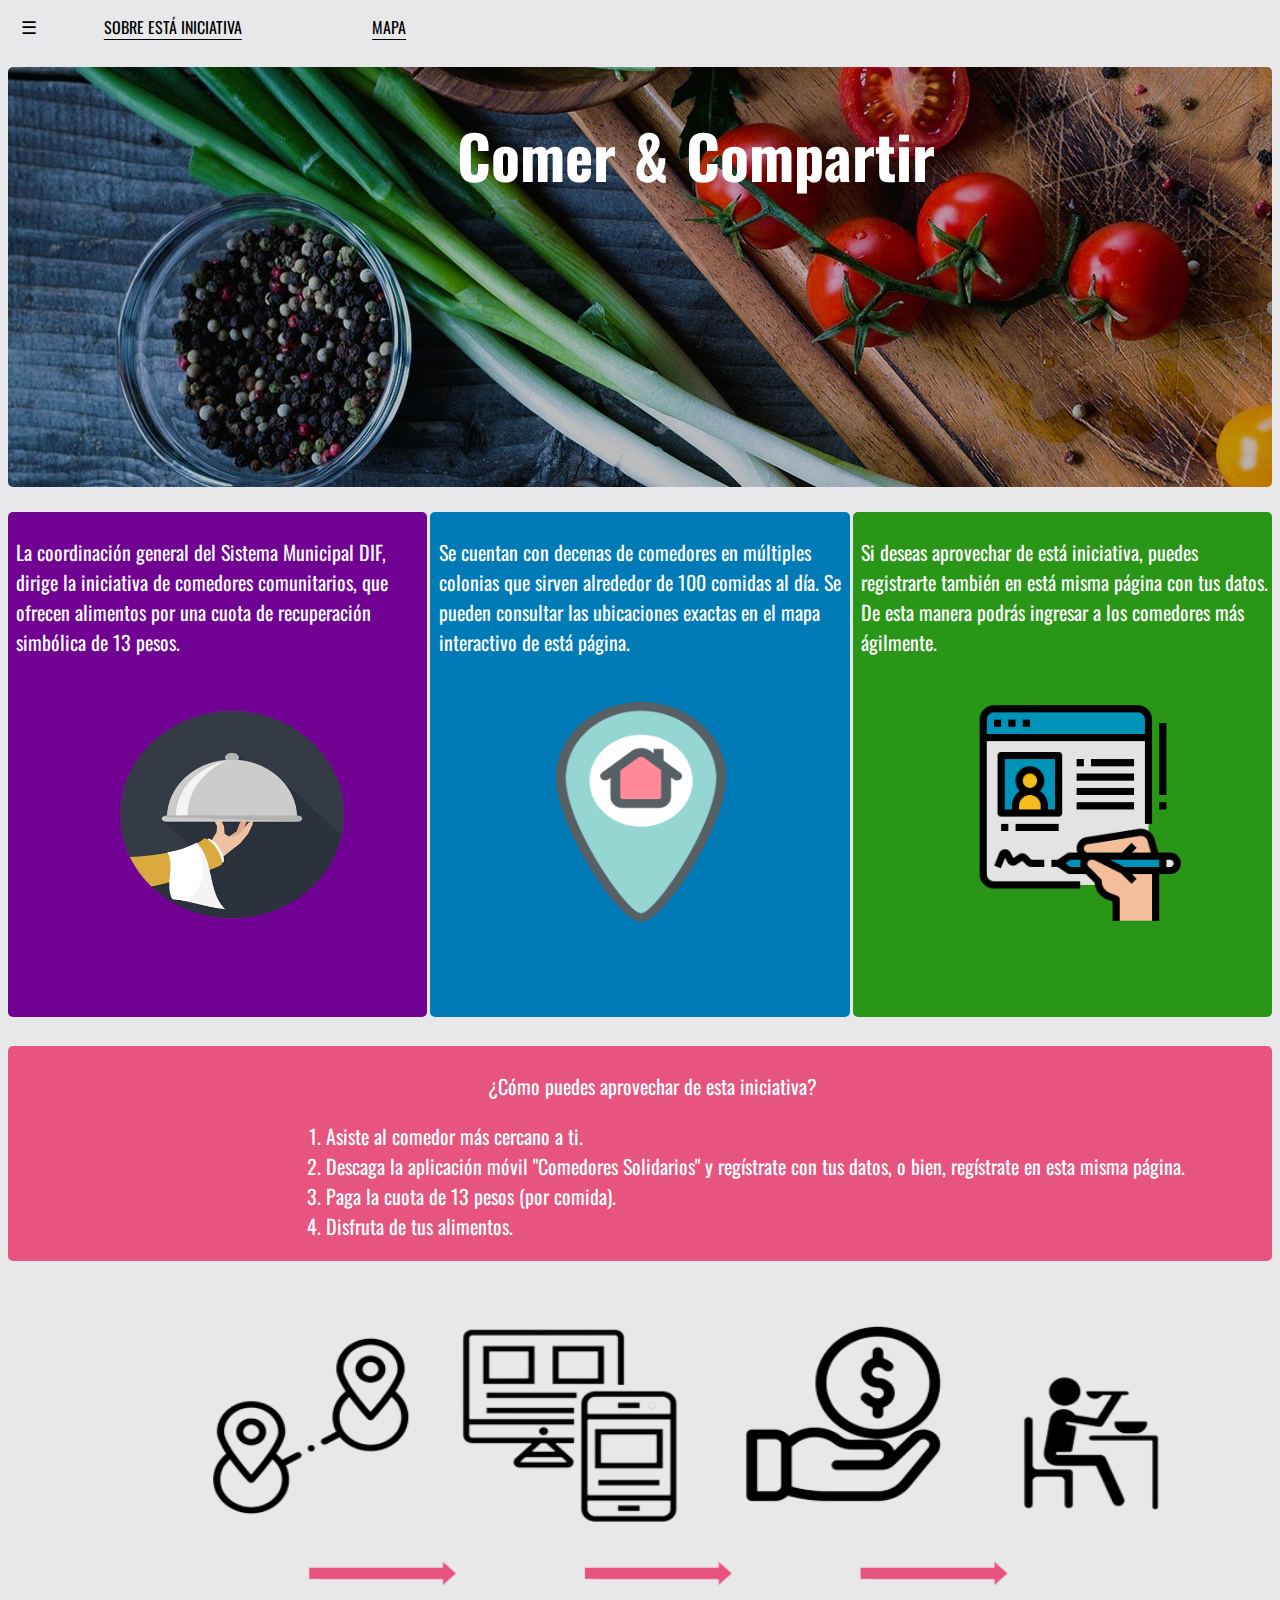
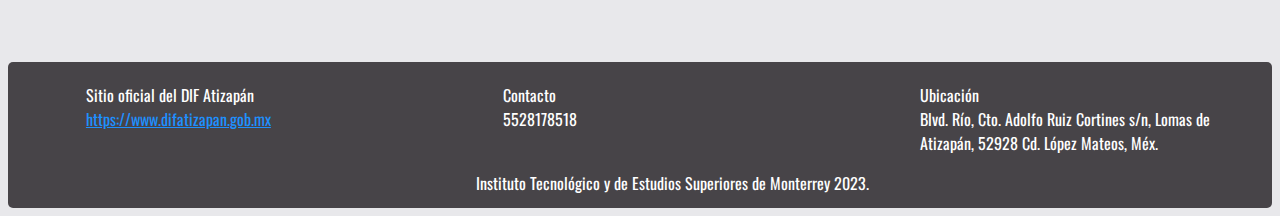
==== PaginaComedorDIF/index.html @ 0d6c9695 "Diseño modificado de página web" ====
<!DOCTYPE html>
<html lang="en">
  <head>
    <meta charset="UTF-8" />
    <meta name="viewport" content="width=device-width, initial-scale=1.0" />
    <link
      href="https://fonts.googleapis.com/css?family=Inter:400,800,900&display=swap"
      rel="stylesheet"
    />
    <link rel="preconnect" href="https://fonts.googleapis.com" />
    <link rel="preconnect" href="https://fonts.gstatic.com" crossorigin />
    <link
      href="https://fonts.googleapis.com/css2?family=Oswald:wght@300&family=Source+Sans+3:wght@200&display=swap"
      rel="stylesheet"
    />
    <link href="style.css" rel="stylesheet" />
    <title>DIF Página</title>
  </head>

  <div class="container-1">
    <nav>
      <div class="nav-bar">
        <span
          class="index-element-leading-item"
          style="font-size: 18px; cursor: pointer"
          onclick="openNav()"
          >&#9776;</span
        >
        <a class="index-element-item" href="index.html"
          >SOBRE ESTÁ INICIATIVA</a
        >
        <a class="index-element-item" href="mapa.html">MAPA</a>
      </div>
    </nav>
    <main>
      <div class="main-header">
        <div class="main-header-style">Comer & Compartir</div>
      </div>
    </main>
    <div id="content1">
      <p class="text1">
        La coordinación general del Sistema Municipal DIF, dirige la iniciativa
        de comedores comunitarios, que ofrecen alimentos por una cuota de
        recuperación simbólica de 13 pesos.
      </p>
      <img
        class="text-image-1"
        src="food-service-icon.png"
        width="280"
        height="280"
      />
    </div>
    <div id="content2">
      <p class="text2">
        Se cuentan con decenas de comedores en múltiples colonias que sirven
        alrededor de 100 comidas al día. Se pueden consultar las ubicaciones
        exactas en el mapa interactivo de está página.
      </p>
      <img class="text-image-2" src="house_map.png" width="170" height="220" />
    </div>
    <div id="content3">
      <p class="text3">
        Si deseas aprovechar de está iniciativa, puedes registrarte también en
        está misma página con tus datos. De esta manera podrás ingresar a los
        comedores más ágilmente.
      </p>
      <img class="text-image-3" src="registro.png" width="230" height="230" />
    </div>
    <div id="content4">
      <p class="list-title">¿Cómo puedes aprovechar de esta iniciativa?</p>
      <ol class="list">
        <li>Asiste al comedor más cercano a ti.</li>
        <li>
          Descaga la aplicación móvil "Comedores Solidarios" y regístrate con
          tus datos, o bien, regístrate en esta misma página.
        </li>
        <li>Paga la cuota de 13 pesos (por comida).</li>
        <li>Disfruta de tus alimentos.</li>
      </ol>
    </div>
    <div id="content5">
      <img
        class="illustrative example"
        src="illustrative-gd.png"
        width="1000"
        height="333"
      />
    </div>
    <div id="footer">
      <div class="column">
        <ul style="list-style: none">
          <li>Sitio oficial del DIF Atizapán</li>
          <li>
            <a href="https://www.difatizapan.gob.mx"
              >https://www.difatizapan.gob.mx</a
            >
          </li>
        </ul>
      </div>

      <div class="column">
        <ul style="list-style: none">
          <li>Contacto</li>
          <li>5528178518</li>
        </ul>
      </div>

      <div class="column">
        <ul style="list-style: none">
          <li>Ubicación</li>
          <li>
            Blvd. Río, Cto. Adolfo Ruiz Cortines s/n, Lomas de Atizapán, 52928
            Cd. López Mateos, Méx.
          </li>
        </ul>
      </div>
      <div style="margin-left: 37%">
        Instituto Tecnológico y de Estudios Superiores de Monterrey 2023.
      </div>
    </div>
    <div id="mySidenav" class="sidenav">
      <a href="javascript:void(0)" class="closebtn" onclick="closeNav()"
        >&times;</a
      >
      <div>
        <img src="empty-user.webp" width="100px" height="100px" />
      </div>
      <a href="login.html">Iniciar sesión</a>
    </div>
  </div>
  <script src="index.js"></script>
</html>
---- PaginaComedorDIF/style.css ----
:root {
  --main-radius: 5px;
  --main-padding: 5px;
}

body {
  font-family: "Oswald", sans-serif;
  background-color: #e8e8eb;
}

.container-1 {
  display: grid;
  height: 200vh;
  grid-template-columns: 1fr 1fr 1fr;
  grid-template-rows: 0.1fr 1.5fr 1.8fr 0.6fr 0.8fr 0.5fr;
  grid-template-areas:
    "nav nav nav"
    "main main main"
    "content1 content2 content3"
    "content4 content4 content4"
    "content5 content5 content5"
    "footer footer footer";
  grid-gap: 0.2rem;
}

.container-2 {
  display: grid;
  height: 100vh;
  grid-template-columns: 1fr 1fr 1fr;
  grid-template-rows: 0.5fr 2.5fr 0.5fr;
  grid-template-areas:
    "nav nav nav"
    "content10 content10 content10"
    "footer footer footer";
  grid-gap: 0.2rem;
}

.container-3 {
  display: grid;
  height: 200vh;
  grid-template-columns: 1fr 1fr 1fr;
  grid-template-rows: 0.1fr 0.8fr 2fr 0.5fr;
  grid-template-areas:
    "nav nav nav"
    "content6 content6 content6"
    "content7 content7 content8"
    "footer footer footer";
  grid-gap: 0.2rem;
}

.container-4 {
  display: grid;
  height: 100vh;
  grid-template-columns: 1fr 1fr 1fr;
  grid-template-rows: 0.1fr 3fr;
  grid-template-areas:
    "nav nav nav"
    "content9 content9 content9";
  grid-gap: 0.2rem;
}

nav {
  background-color: #e8e8eb;
  grid-area: nav;
  border-radius: var(--main-radius);
  padding-top: var(--main-padding);
  padding-bottom: 0.5%;
}

.index-element-leading-item {
  margin-left: 1%;
  margin-right: 5%;
  text-underline-offset: 5px;
}

.index-element-leading-item:hover {
  transition: 0.3s;
  color: #710193;
}

.index-element-item-account {
  width: 25%;
  color: black;
  font-size: 15px;
}

.index-element-item {
  width: 25%;
  color: black;
  font-size: 16px;
  margin-right: 10%;
  text-underline-offset: 5px;
}

.index-element-item:hover {
  transition: 0.3s;
  color: #710193;
}

main {
  background-image: url(widefood-background.jpg);
  grid-area: main;
  border-radius: var(--main-radius);
  padding-top: var(--main-padding);
  margin-top: 1.5%;
}

.main-header {
  width: 100%;
  display: flex;
  align-items: center;
  gap: 0.5%;
  margin-top: 3%;
}

.main-header-style {
  font-family: "Oswald", sans-serif;
  color: white;
  filter: brightness(100%);
  padding-right: 3%;
  padding-left: 3%;
  font-size: 60px;
  word-spacing: 3px;
  font-weight: bold;
  margin-left: 32.5%;
}

.column {
  float: left;
  width: 30%;
  margin-left: 3%;
}

#content1 {
  background-color: #710193;
  color: white;
  grid-area: content1;
  border-radius: var(--main-radius);
  padding-top: var(--main-padding);
  font-size: 20px;
  margin-top: 5%;
}

.text1 {
  margin-left: 2%;
}

#content2 {
  background-color: #007bb8;
  color: white;
  grid-area: content2;
  border-radius: var(--main-radius);
  padding-top: var(--main-padding);
  font-size: 20px;
  margin-top: 5%;
}

.text2 {
  margin-left: 2%;
}

#content3 {
  background-color: #299617;
  color: white;
  grid-area: content3;
  border-radius: var(--main-radius);
  padding-top: var(--main-padding);
  font-size: 20px;
  margin-top: 5%;
}

.text3 {
  margin-left: 2%;
}

#content4 {
  background: #e75480;
  color: white;
  grid-area: content4;
  border-radius: var(--main-radius);
  padding-top: var(--main-padding);
  font-size: 20px;
  margin-top: 2%;
}

.list-title {
  margin-left: 38%;
}

.list {
  margin-left: 22%;
}

#content5 {
  grid-area: content5;
  border-radius: var(--main-radius);
  padding-top: var(--main-padding);
  font-size: 20px;
  margin-top: 2%;
  margin-bottom: 2%;
  margin-left: 14%;
}

#content6 {
  background-color: #710193;
  color: white;
  grid-area: content6;
  border-radius: var(--main-radius);
  padding-top: var(--main-padding);
  margin-top: 2%;
}

#content7 {
  grid-area: content7;
  border-radius: var(--main-radius);
  padding-top: var(--main-padding);
  font-size: 20px;
  margin-bottom: 2%;
  margin-top: 2.5%;
}

#content8 {
  grid-area: content8;
  border-radius: var(--main-radius);
  padding-top: var(--main-padding);
  font-size: 20px;
  margin-bottom: 2%;
  margin-left: 1%;
  margin-top: 5.5%;
}

#content9 {
  background-image: url(DIF-login.jpg);
  background-repeat: no-repeat;
  grid-area: content9;
  border-radius: var(--main-radius);
  padding-top: var(--main-padding);
  margin-bottom: 2%;
  margin-top: 1%;
}

#content10 {
  grid-area: content10;
  border-radius: var(--main-radius);
  padding-top: var(--main-padding);
  font-size: 20px;
}

.login-access {
  border-radius: 3%;
  color: white;
  margin-left: 20%;
  margin-top: 15%;
}

.login-title {
  font-size: 40px;
  margin-left: 30.5%;
}

.login-button {
  margin-left: 32%;
}

.registrate {
  margin-left: 28%;
}

.map-title {
  color: white;
  background-color: #007bb8;
}

.text-image-1 {
  margin-left: 20%;
  margin-top: 2%;
}

.text-image-2 {
  margin-left: 30%;
  margin-top: 6%;
}

.text-image-3 {
  margin-left: 25%;
  margin-top: 5%;
}

tr:nth-child(odd) {
  background-color: #ddd;
  color: black;
}

tr:hover {
  background-color: #007bb8;
  color: white;
}

.map-header {
  margin-left: 10%;
}

#footer {
  background: #474448;
  grid-area: footer;
  border-radius: var(--main-radius);
  padding-top: var(--main-padding);
  color: white;
  font-size: 16px;
}

.footer-element {
  margin-left: 10%;
}

a:hover {
  transition: 0.3s;
}

input[type="text"],
input[type="password"] {
  width: 100%;
  padding: 12px 20px;
  margin: 8px 0;
  display: inline-block;
  box-sizing: border-box;
  border: none;
  background: #f1f1f1;
}

input[type="text"]:focus,
input[type="password"]:focus {
  background-color: #ddd;
  outline: none;
}

hr {
  border: 1px solid #f1f1f1;
  margin-bottom: 25px;
}

.registerbtn {
  background-color: #ff99ff;
  color: white;
  padding: 16px 20px;
  margin: 8px 0;
  border: none;
  cursor: pointer;
  width: 100%;
  opacity: 0.9;
}

.registerbtn:hover {
  opacity: 0.7;
  color: white;
}

a {
  color: dodgerblue;
}

.signin {
  background-color: #f1f1f1;
  text-align: center;
}

.modal {
  display: none;
  position: fixed;
  z-index: 1;
  left: 0;
  top: 0;
  width: 100%;
  height: 100%;
  overflow: auto;
  background-color: rgb(0, 0, 0);
  background-color: rgba(0, 0, 0, 0.4);
  padding-top: 60px;
}

.modal-content {
  background-color: #fefefe;
  margin: 5% auto 15% auto;
  border: 1px solid #888;
  width: 80%;
}

.close {
  position: absolute;
  right: 25px;
  top: 0;
  color: #000;
  font-size: 35px;
  font-weight: bold;
}

.close:hover,
.close:focus {
  color: red;
  cursor: pointer;
}

.animate {
  -webkit-animation: animatezoom 0.6s;
  animation: animatezoom 0.6s;
}

button {
  background-color: #ff99ff;
  color: white;
  padding: 14px 20px;
  margin: 8px 0;
  border: none;
  cursor: pointer;
  width: 100%;
}

button:hover {
  opacity: 0.7;
  color: white;
}

.cancelbtn {
  width: auto;
  padding: 10px 18px;
  margin-left: 1%;
  background-color: #f44336;
}

.imgcontainer {
  text-align: center;
  margin: 24px 0 12px 0;
  position: relative;
}

img.avatar {
  width: 20%;
  border-radius: 50%;
}

.container-admin {
  padding: 16px;
}

.container-cancelar {
  background-color: white;
}

span.psw {
  float: right;
  padding-top: 16px;
}

@-webkit-keyframes animatezoom {
  from {
    -webkit-transform: scale(0);
  }
  to {
    -webkit-transform: scale(1);
  }
}

@keyframes animatezoom {
  from {
    transform: scale(0);
  }
  to {
    transform: scale(1);
  }
}

.sidenav {
  height: 100%;
  width: 0;
  position: fixed;
  z-index: 1;
  top: 0;
  left: 0;
  background-color: #111;
  overflow-x: hidden;
  transition: 0.5s;
  padding-top: 50px;
}

.sidenav div {
  padding: 8px 8px 8px 64px;
  text-decoration: none;
  font-size: 25px;
  color: #818181;
  display: block;
  transition: 0.1s;
}

.sidenav a {
  padding: 8px 8px 8px 32px;
  text-decoration: none;
  font-size: 25px;
  color: #818181;
  display: block;
  transition: 0.3s;
}

.sidenav a:hover {
  color: white;
}

.sidenav .closebtn {
  position: absolute;
  top: 0;
  right: 25px;
  font-size: 36px;
  margin-left: 50px;
}

@media screen and (max-height: 450px) {
  .sidenav {
    padding-top: 15px;
  }
  .sidenav a {
    font-size: 18px;
  }
}

@media screen and (max-width: 300px) {
  span.psw {
    display: block;
    float: none;
  }
  .cancelbtn {
    width: 100%;
  }
}

@media only screen and (max-width: 550px) {
  .container-1 {
    grid-template-columns: 1fr;
    grid-template-rows: 0.1fr 0.8fr 2fr 2fr 2fr 2fr 2fr 2fr 0.8fr;
    grid-template-areas:
      "nav"
      "main"
      "content1"
      "content2"
      "content3"
      "content4"
      "content5"
      "content6"
      "footer";
  }
  .container-2 {
    grid-template-columns: 1fr;
    grid-template-rows: 0.1fr 0.8fr 2fr 0.8fr;
    grid-template-areas:
      "nav"
      "main"
      "content1"
      "footer";
  }
  .container-3 {
    grid-template-columns: 1fr;
    grid-template-rows: 0.1fr 0.8fr 2fr 2fr 0.8fr;
    grid-template-areas:
      "nav"
      "content6"
      "content7"
      "content8"
      "footer";
  }
  .container-4 {
    grid-template-columns: 1fr;
    grid-template-rows: 0.1fr 0.8fr 2fr 0.8fr;
    grid-template-areas:
      "nav"
      "main"
      "content9"
      "footer";
  }
}
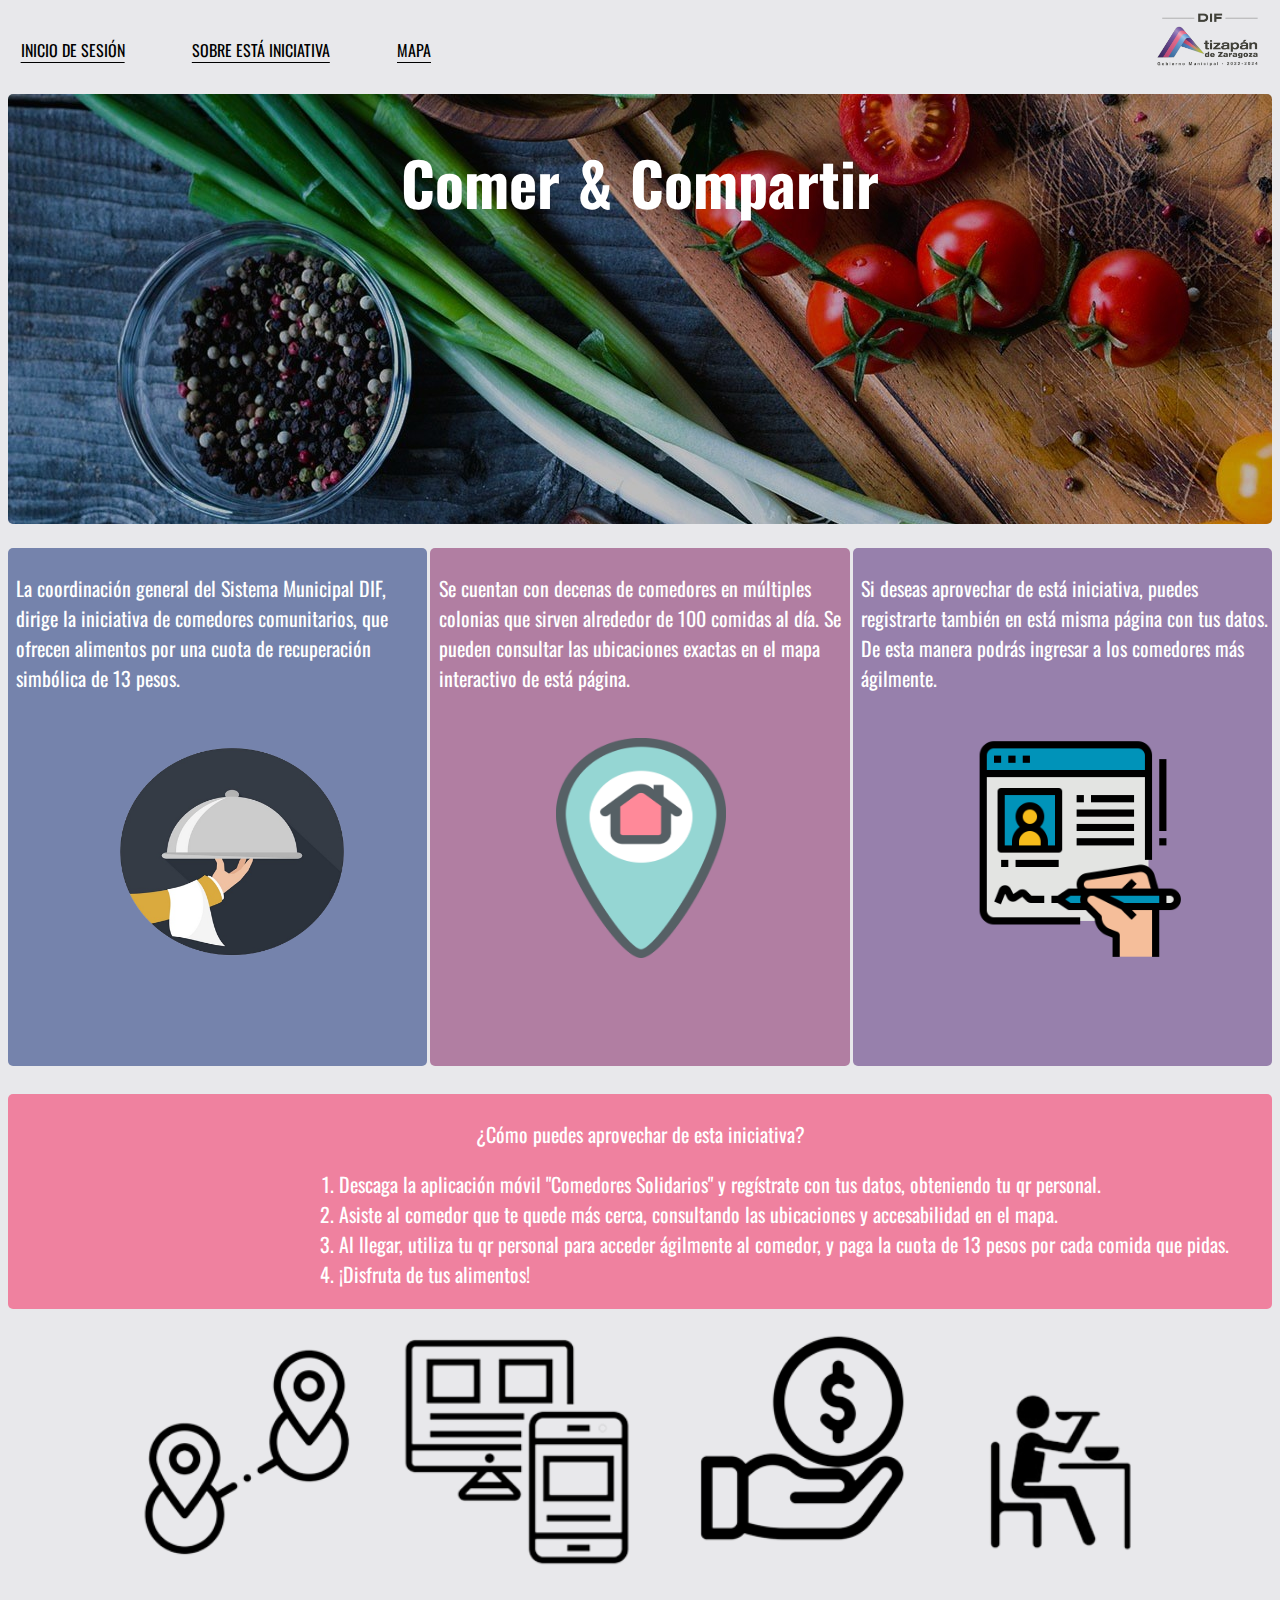
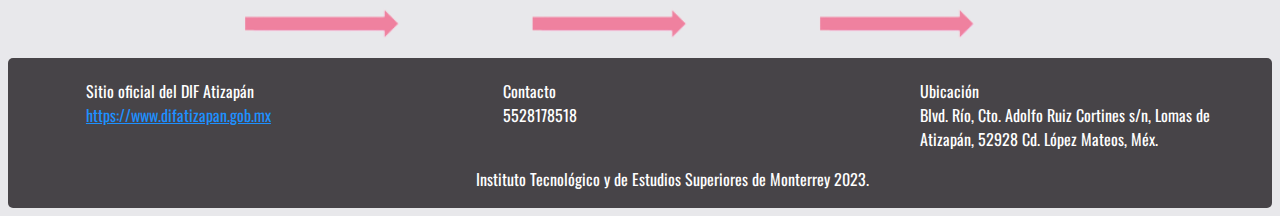
==== commit 99471677: "Add files via upload" ====
--- a/PaginaComedorDIF/index.html
+++ b/PaginaComedorDIF/index.html
@@ -19,18 +19,12 @@
 
   <div class="container-1">
     <nav>
-      <div class="nav-bar">
-        <span
-          class="index-element-leading-item"
-          style="font-size: 18px; cursor: pointer"
-          onclick="openNav()"
-          >&#9776;</span
-        >
-        <a class="index-element-item" href="index.html"
-          >SOBRE ESTÁ INICIATIVA</a
-        >
-        <a class="index-element-item" href="mapa.html">MAPA</a>
-      </div>
+      <a id="miCuentaLink" class="index-element-leading-item" href="login.html"
+        >INICIO DE SESIÓN</a
+      >
+      <a class="index-element-item" href="index.html">SOBRE ESTÁ INICIATIVA</a>
+      <a class="index-element-item" href="mapa.html">MAPA</a>
+      <img src="mejor-logo.png" class="logo-1" />
     </nav>
     <main>
       <div class="main-header">
@@ -69,13 +63,19 @@
     <div id="content4">
       <p class="list-title">¿Cómo puedes aprovechar de esta iniciativa?</p>
       <ol class="list">
-        <li>Asiste al comedor más cercano a ti.</li>
         <li>
           Descaga la aplicación móvil "Comedores Solidarios" y regístrate con
-          tus datos, o bien, regístrate en esta misma página.
+          tus datos, obteniendo tu qr personal.
         </li>
-        <li>Paga la cuota de 13 pesos (por comida).</li>
-        <li>Disfruta de tus alimentos.</li>
+        <li>
+          Asiste al comedor que te quede más cerca, consultando las ubicaciones
+          y accesabilidad en el mapa.
+        </li>
+        <li>
+          Al llegar, utiliza tu qr personal para acceder ágilmente al comedor, y
+          paga la cuota de 13 pesos por cada comida que pidas.
+        </li>
+        <li>¡Disfruta de tus alimentos!</li>
       </ol>
     </div>
     <div id="content5">
--- a/PaginaComedorDIF/style.css
+++ b/PaginaComedorDIF/style.css
@@ -59,6 +59,17 @@
   grid-gap: 0.2rem;
 }
 
+.container-5 {
+  display: grid;
+  height: 100vh;
+  grid-template-columns: 1fr 1fr 1fr;
+  grid-template-rows: 0.1fr 0.8fr 3fr;
+  grid-template-areas:
+    "nav nav nav"
+    "content11 content12 content12"
+    "content13 content13 content13";
+}
+
 nav {
   background-color: #e8e8eb;
   grid-area: nav;
@@ -70,7 +81,11 @@
 .index-element-leading-item {
   margin-left: 1%;
   margin-right: 5%;
+  margin-top: 5%;
   text-underline-offset: 5px;
+  color: black;
+  position: relative;
+  top: 47.5%;
 }
 
 .index-element-leading-item:hover {
@@ -88,8 +103,10 @@
   width: 25%;
   color: black;
   font-size: 16px;
-  margin-right: 10%;
+  margin-right: 5%;
   text-underline-offset: 5px;
+  position: relative;
+  top: 47.5%;
 }
 
 .index-element-item:hover {
@@ -97,6 +114,14 @@
   color: #710193;
 }
 
+.logo-1 {
+  display: block;
+  float: right;
+  width: 103px;
+  height: 53px;
+  margin-right: 1%;
+}
+
 main {
   background-image: url(widefood-background.jpg);
   grid-area: main;
@@ -107,8 +132,6 @@
 
 .main-header {
   width: 100%;
-  display: flex;
-  align-items: center;
   gap: 0.5%;
   margin-top: 3%;
 }
@@ -116,13 +139,11 @@
 .main-header-style {
   font-family: "Oswald", sans-serif;
   color: white;
-  filter: brightness(100%);
-  padding-right: 3%;
-  padding-left: 3%;
   font-size: 60px;
   word-spacing: 3px;
   font-weight: bold;
-  margin-left: 32.5%;
+  display: flex;
+  justify-content: center;
 }
 
 .column {
@@ -132,7 +153,7 @@
 }
 
 #content1 {
-  background-color: #710193;
+  background-color: #7583ac;
   color: white;
   grid-area: content1;
   border-radius: var(--main-radius);
@@ -146,7 +167,7 @@
 }
 
 #content2 {
-  background-color: #007bb8;
+  background-color: #b17ea2;
   color: white;
   grid-area: content2;
   border-radius: var(--main-radius);
@@ -160,7 +181,7 @@
 }
 
 #content3 {
-  background-color: #299617;
+  background-color: #9780ac;
   color: white;
   grid-area: content3;
   border-radius: var(--main-radius);
@@ -174,7 +195,7 @@
 }
 
 #content4 {
-  background: #e75480;
+  background: #ef819f;
   color: white;
   grid-area: content4;
   border-radius: var(--main-radius);
@@ -184,25 +205,23 @@
 }
 
 .list-title {
-  margin-left: 38%;
+  display: flex;
+  justify-content: center;
 }
 
 .list {
-  margin-left: 22%;
+  margin-left: 23%;
 }
 
 #content5 {
   grid-area: content5;
   border-radius: var(--main-radius);
   padding-top: var(--main-padding);
-  font-size: 20px;
-  margin-top: 2%;
-  margin-bottom: 2%;
-  margin-left: 14%;
+  margin: auto;
 }
 
 #content6 {
-  background-color: #710193;
+  background-color: #b9c24f;
   color: white;
   grid-area: content6;
   border-radius: var(--main-radius);
@@ -246,24 +265,54 @@
   font-size: 20px;
 }
 
+#content11 {
+  grid-area: content11;
+  border-radius: var(--main-radius);
+  padding-top: var(--main-padding);
+  font-size: 20px;
+}
+
+#content12 {
+  grid-area: content12;
+  border-radius: var(--main-radius);
+  padding-top: var(--main-padding);
+  font-size: 20px;
+}
+
+#content13 {
+  grid-area: content13;
+  border-radius: var(--main-radius);
+  padding-top: var(--main-padding);
+  font-size: 20px;
+}
+
 .login-access {
   border-radius: 3%;
   color: white;
-  margin-left: 20%;
   margin-top: 15%;
 }
 
 .login-title {
   font-size: 40px;
-  margin-left: 30.5%;
+  display: flex;
+  justify-content: center;
 }
 
 .login-button {
-  margin-left: 32%;
+  display: block;
+  margin: auto;
+  width: auto;
 }
 
 .registrate {
-  margin-left: 28%;
+  margin-top: 1%;
+  display: flex;
+  justify-content: center;
+}
+
+.aviso-priv {
+  display: flex;
+  justify-content: center;
 }
 
 .map-title {
@@ -294,6 +343,37 @@
 tr:hover {
   background-color: #007bb8;
   color: white;
+}
+
+.image-table {
+  margin-left: auto;
+  margin-right: auto;
+}
+
+.image-option:nth-child(odd) {
+  background-color: white;
+}
+
+image-option:hover {
+  background-color: white;
+}
+
+.data-table {
+  margin-left: auto;
+  margin-right: auto;
+}
+
+.data-table:nth-child(odd) {
+  background-color: #e8e8eb;
+}
+
+.data-table:nth-child(even) {
+  background-color: #e8e8eb;
+}
+
+.data-table:hover {
+  background-color: white;
+  color: black;
 }
 
 .map-header {
@@ -405,9 +485,9 @@
   animation: animatezoom 0.6s;
 }
 
-button {
-  background-color: #ff99ff;
-  color: white;
+.user-type-button {
+  background-color: #e8e8eb;
+  color: black;
   padding: 14px 20px;
   margin: 8px 0;
   border: none;
@@ -415,6 +495,31 @@
   width: 100%;
 }
 
+.user-type-button.highlighted {
+  background-color: #ff99ff;
+  color: white;
+}
+
+.user-type-button:hover {
+  opacity: 1;
+  background-color: #ff99ff;
+  color: white;
+}
+
+.error-message {
+  color: red;
+}
+
+button {
+  background-color: #ff99ff;
+  color: white;
+  padding: 14px 20px;
+  margin: 8px 0;
+  border: none;
+  cursor: pointer;
+  width: 100%;
+}
+
 button:hover {
   opacity: 0.7;
   color: white;
@@ -434,7 +539,7 @@
 }
 
 img.avatar {
-  width: 20%;
+  width: 35%;
   border-radius: 50%;
 }
 
@@ -510,6 +615,19 @@
   right: 25px;
   font-size: 36px;
   margin-left: 50px;
+}
+
+.general-account-info {
+  margin-top: 5%;
+  width: 100%;
+}
+
+.cuenta-imagen {
+  margin-top: 5%;
+  display: flex;
+  justify-content: center;
+  height: 250px;
+  width: 400px;
 }
 
 @media screen and (max-height: 450px) {
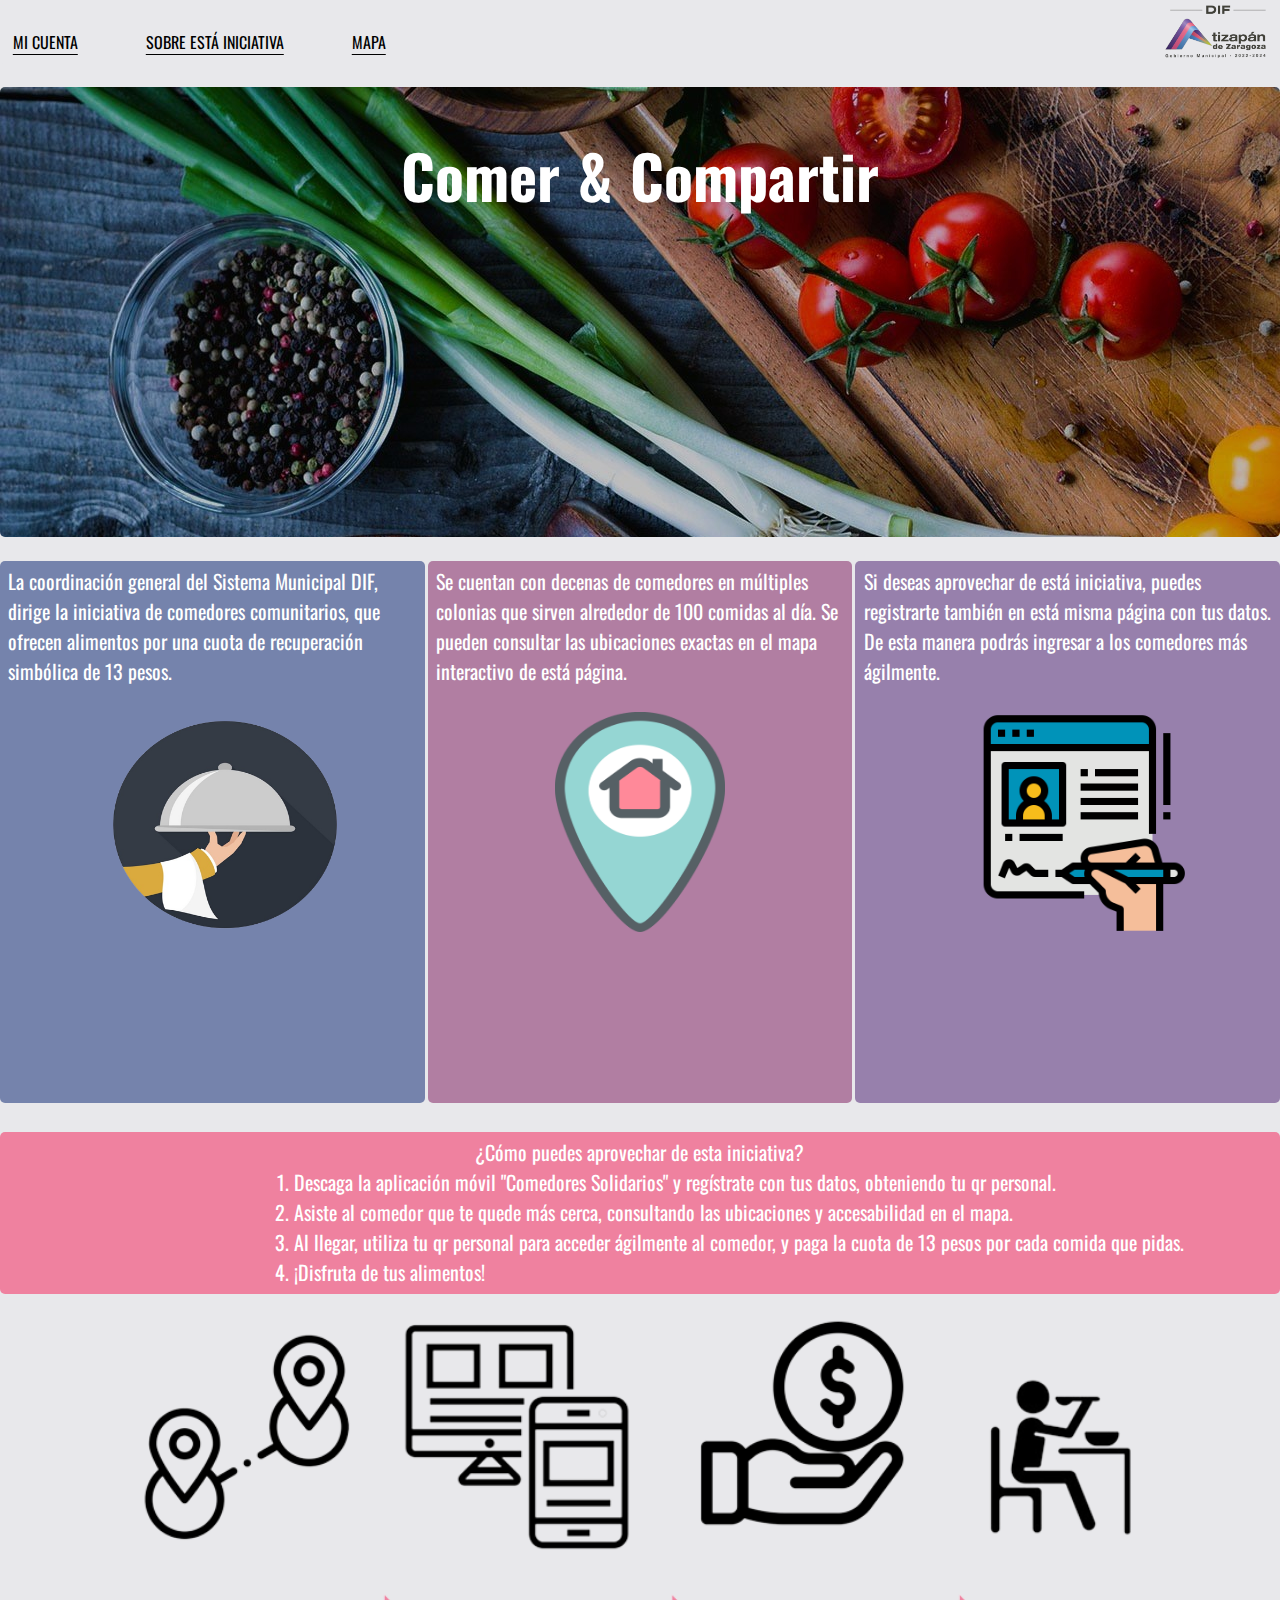
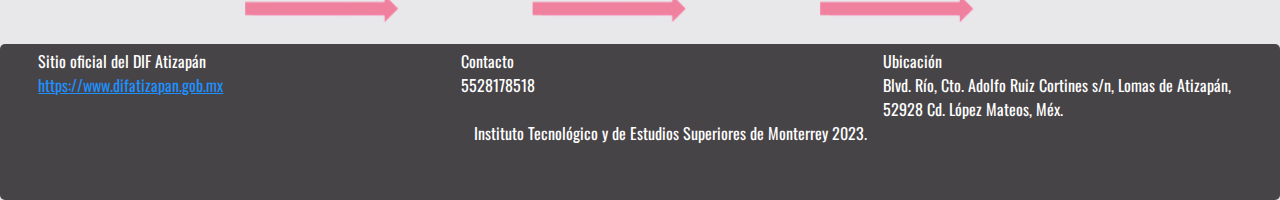
==== commit 5f827334: "Add files via upload" ====
--- a/PaginaComedorDIF/index.html
+++ b/PaginaComedorDIF/index.html
@@ -20,7 +20,7 @@
   <div class="container-1">
     <nav>
       <a id="miCuentaLink" class="index-element-leading-item" href="login.html"
-        >INICIO DE SESIÓN</a
+        >MI CUENTA</a
       >
       <a class="index-element-item" href="index.html">SOBRE ESTÁ INICIATIVA</a>
       <a class="index-element-item" href="mapa.html">MAPA</a>
--- a/PaginaComedorDIF/style.css
+++ b/PaginaComedorDIF/style.css
@@ -227,6 +227,8 @@
   border-radius: var(--main-radius);
   padding-top: var(--main-padding);
   margin-top: 2%;
+  margin-left: 1%;
+  margin-right: 1%;
 }
 
 #content7 {
@@ -236,6 +238,7 @@
   font-size: 20px;
   margin-bottom: 2%;
   margin-top: 2.5%;
+  margin-left: 1.5%;
 }
 
 #content8 {
@@ -263,6 +266,8 @@
   border-radius: var(--main-radius);
   padding-top: var(--main-padding);
   font-size: 20px;
+  margin-left: 1%;
+  margin-right: 1%;
 }
 
 #content11 {
@@ -284,6 +289,8 @@
   border-radius: var(--main-radius);
   padding-top: var(--main-padding);
   font-size: 20px;
+  margin-left: 1%;
+  margin-right: 1%;
 }
 
 .login-access {
@@ -296,6 +303,7 @@
   font-size: 40px;
   display: flex;
   justify-content: center;
+  margin-bottom: 1%;
 }
 
 .login-button {
@@ -628,6 +636,81 @@
   justify-content: center;
   height: 250px;
   width: 400px;
+}
+
+*,
+*:before,
+*:after {
+  padding: 0;
+  margin: 0;
+  box-sizing: border-box;
+}
+input[type="date"] {
+  background-color: white;
+  padding: 15px;
+  margin-top: 0.5%;
+  margin-bottom: 0.5%;
+  font-family: "Roboto Mono", monospace;
+  color: black;
+  font-size: 18px;
+  border: none;
+  outline: none;
+  border-radius: 5px;
+}
+::-webkit-calendar-picker-indicator {
+  background-color: #ffffff;
+  padding: 5px;
+  cursor: pointer;
+  border-radius: 3px;
+}
+
+.styled-table {
+  border-collapse: collapse;
+  margin: 25px 0;
+  font-size: 0.9em;
+  font-family: sans-serif;
+  min-width: 400px;
+  box-shadow: 0 0 20px rgba(0, 0, 0, 0.15);
+}
+
+.styled-table thead tr {
+  background-color: #710193;
+  color: #ffffff;
+  text-align: left;
+}
+
+.styled-table th,
+.styled-table td {
+  padding: 12px 15px;
+}
+
+.styled-table tbody tr {
+  border-bottom: 1px solid #dddddd;
+}
+
+.styled-table tbody tr:nth-of-type(odd) {
+  background-color: #e8e8eb;
+}
+
+.styled-table tbody tr:nth-of-type(even) {
+  background-color: #f3f3f3;
+}
+
+.styled-table tbody tr:last-of-type {
+  border-bottom: 2px solid #710193;
+}
+
+.styled-table tbody td:hover {
+  font-weight: bold;
+  color: #710193;
+}
+
+.styled-table tbody tr:hover {
+  color: black;
+}
+
+.account-header {
+  margin-top: 1%;
 }
 
 @media screen and (max-height: 450px) {
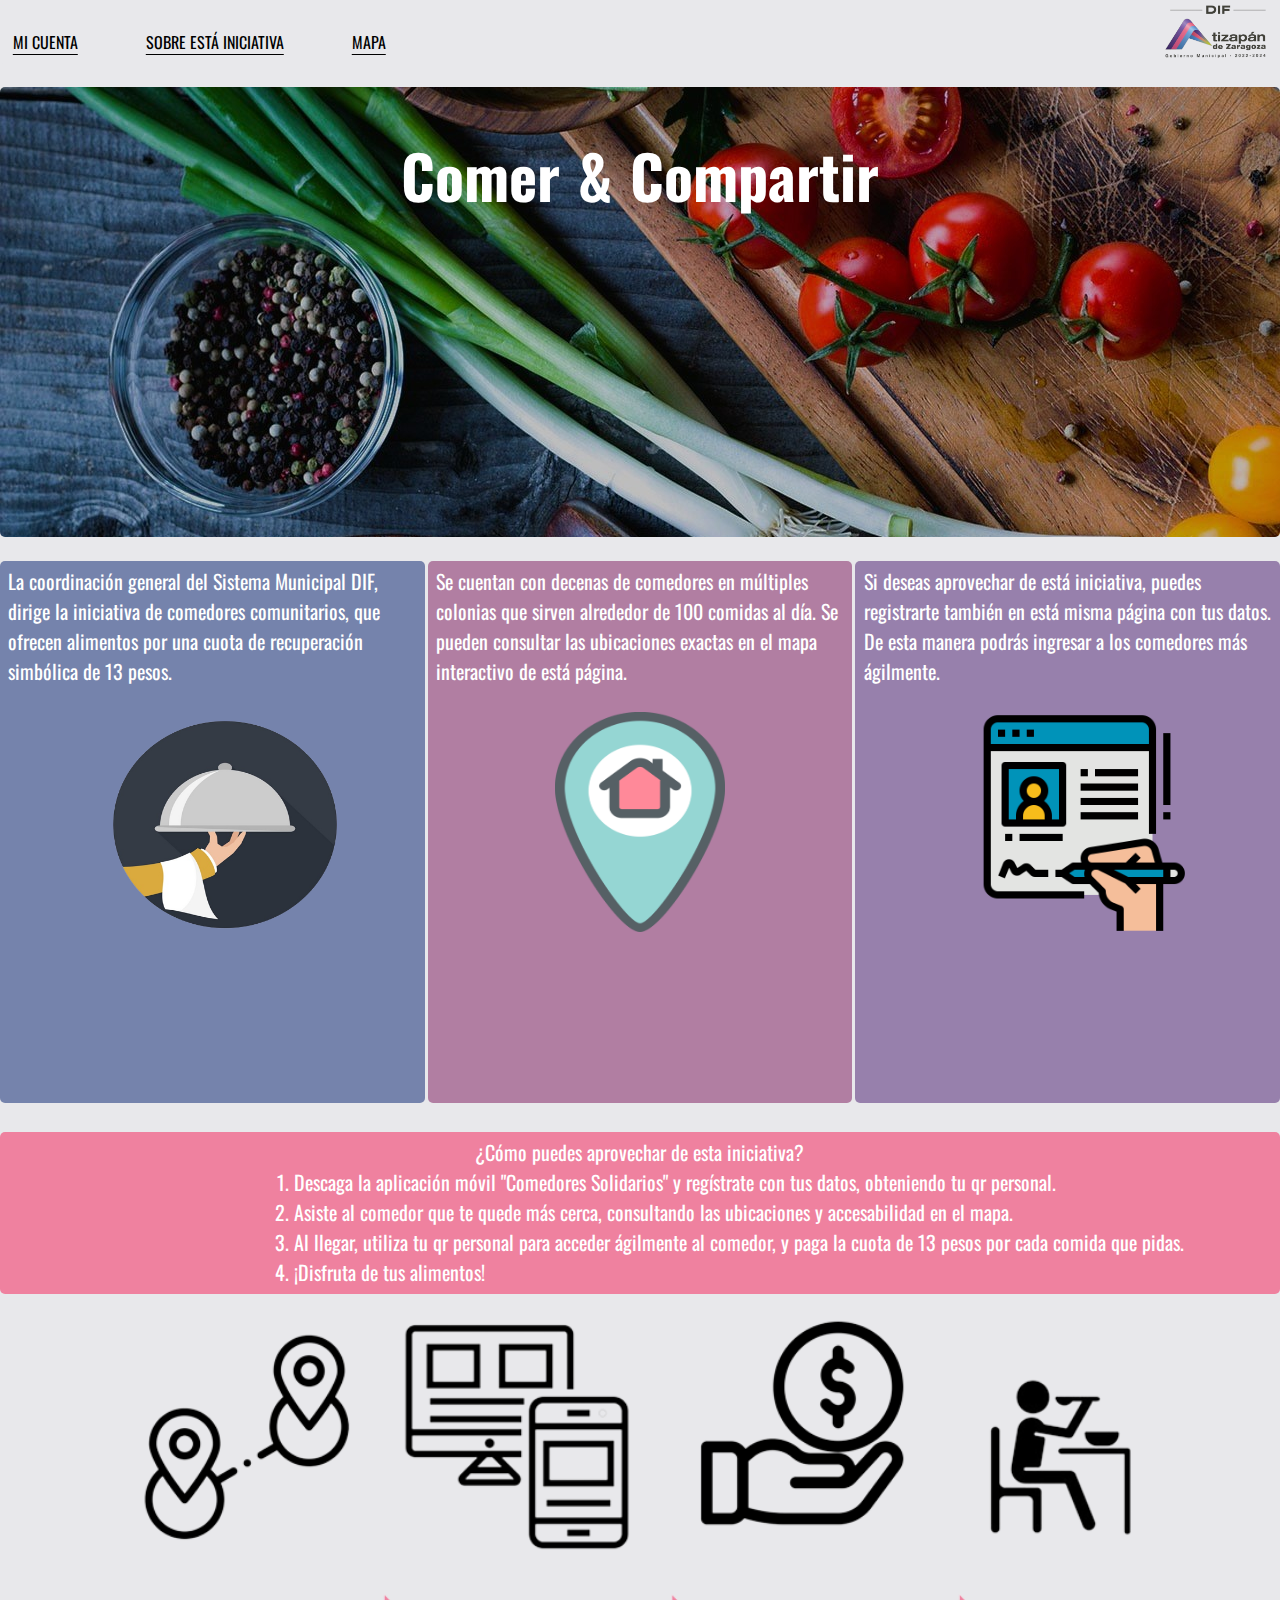
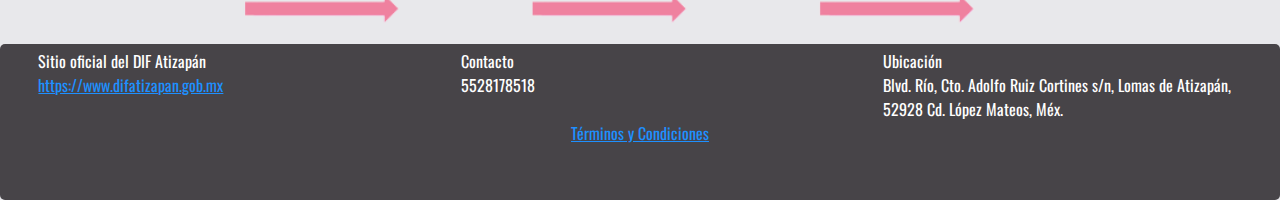
==== commit d5703e74: "Add files via upload" ====
--- a/PaginaComedorDIF/index.html
+++ b/PaginaComedorDIF/index.html
@@ -3,6 +3,7 @@
   <head>
     <meta charset="UTF-8" />
     <meta name="viewport" content="width=device-width, initial-scale=1.0" />
+    <link rel="icon" type="image/x-icon" href="favicon.jpeg" />
     <link
       href="https://fonts.googleapis.com/css?family=Inter:400,800,900&display=swap"
       rel="stylesheet"
@@ -114,18 +115,11 @@
           </li>
         </ul>
       </div>
-      <div style="margin-left: 37%">
-        Instituto Tecnológico y de Estudios Superiores de Monterrey 2023.
+      <div style="text-align: center">
+        <a href="Terminos y Condiciones.pdf" target="_blank"
+          >Términos y Condiciones</a
+        >
       </div>
-    </div>
-    <div id="mySidenav" class="sidenav">
-      <a href="javascript:void(0)" class="closebtn" onclick="closeNav()"
-        >&times;</a
-      >
-      <div>
-        <img src="empty-user.webp" width="100px" height="100px" />
-      </div>
-      <a href="login.html">Iniciar sesión</a>
     </div>
   </div>
   <script src="index.js"></script>
--- a/PaginaComedorDIF/style.css
+++ b/PaginaComedorDIF/style.css
@@ -282,6 +282,7 @@
   border-radius: var(--main-radius);
   padding-top: var(--main-padding);
   font-size: 20px;
+  margin-right: 1%;
 }
 
 #content13 {
@@ -343,12 +344,12 @@
   margin-top: 5%;
 }
 
-tr:nth-child(odd) {
+.map-table tr:nth-child(odd) {
   background-color: #ddd;
   color: black;
 }
 
-tr:hover {
+.map-table tr:hover {
   background-color: #007bb8;
   color: white;
 }
@@ -358,11 +359,15 @@
   margin-right: auto;
 }
 
+.image-option td {
+  border-style: none;
+}
+
 .image-option:nth-child(odd) {
   background-color: white;
 }
 
-image-option:hover {
+.image-option:hover {
   background-color: white;
 }
 
@@ -372,11 +377,11 @@
 }
 
 .data-table:nth-child(odd) {
-  background-color: #e8e8eb;
+  background-color: white;
 }
 
 .data-table:nth-child(even) {
-  background-color: #e8e8eb;
+  background-color: white;
 }
 
 .data-table:hover {
@@ -626,16 +631,16 @@
 }
 
 .general-account-info {
-  margin-top: 5%;
+  margin-top: 10%;
   width: 100%;
+  text-align: center;
+  font-size: larger;
 }
 
 .cuenta-imagen {
-  margin-top: 5%;
-  display: flex;
-  justify-content: center;
-  height: 250px;
-  width: 400px;
+  margin: auto;
+  height: 300px;
+  width: 450px;
 }
 
 *,
@@ -646,7 +651,7 @@
   box-sizing: border-box;
 }
 input[type="date"] {
-  background-color: white;
+  background-color: #f1f1f1;
   padding: 15px;
   margin-top: 0.5%;
   margin-bottom: 0.5%;
@@ -668,13 +673,13 @@
   border-collapse: collapse;
   margin: 25px 0;
   font-size: 0.9em;
-  font-family: sans-serif;
+  font-family: "Oswald" sans-serif;
   min-width: 400px;
   box-shadow: 0 0 20px rgba(0, 0, 0, 0.15);
 }
 
 .styled-table thead tr {
-  background-color: #710193;
+  background-color: #ff99ff;
   color: #ffffff;
   text-align: left;
 }
@@ -697,12 +702,12 @@
 }
 
 .styled-table tbody tr:last-of-type {
-  border-bottom: 2px solid #710193;
+  border-bottom: 2px solid #ff99ff;
 }
 
 .styled-table tbody td:hover {
   font-weight: bold;
-  color: #710193;
+  color: #ff99ff;
 }
 
 .styled-table tbody tr:hover {
@@ -711,7 +716,156 @@
 
 .account-header {
   margin-top: 1%;
-}
+  margin-bottom: 1%;
+}
+
+/*LO DE INGRID*/
+
+.well {
+  text-align: center;
+}
+
+.row.content {
+  height: 550px;
+}
+
+.center-table {
+  width: 100%;
+  margin: 0 auto;
+  text-align: center;
+}
+
+.center-table th {
+  text-align: center;
+}
+
+.center-table th,
+td {
+  border: 1px solid black;
+  border-collapse: collapse;
+}
+
+.center-table th,
+td {
+  font-size: 1.2em;
+}
+
+/* Special Elements */
+.well {
+  text-align: center;
+}
+
+/* Styling for Specific Rows */
+.low-value-row {
+  background-color: pink;
+}
+
+.high-value-row {
+  background-color: orange;
+}
+
+/* Tables with IDs */
+#CalidadComedorEspecifico {
+  width: 80%;
+  margin: 0 auto;
+}
+
+#CalidadComedorEspecifico th {
+  text-align: center;
+}
+
+#inventarioComedor {
+  width: 90%;
+  margin: 0 auto;
+}
+
+#inventarioComedor th {
+  text-align: center;
+}
+
+/* Buttons */
+.btnConfirmarCambios {
+  background-color: white;
+  color: black;
+  border: 4px solid #4caf50;
+}
+
+.btnConfirmarCambios:hover {
+  background-color: #4caf50;
+  color: white;
+}
+
+.emoji {
+  font-size: 30px;
+}
+
+/* Responsive Design */
+@media screen and (max-width: 767px) {
+  .row.content {
+    height: auto;
+  }
+}
+
+/* Style for the button */
+button#infoGeneralButton {
+  background: none;
+  border: none;
+  padding: 0;
+  cursor: pointer;
+  color: inherit;
+  text-decoration: underline;
+  text-align: left;
+}
+
+/* Style for the button's anchor and icon */
+button#infoGeneralButton a {
+  text-decoration: none;
+  color: inherit;
+  display: flex;
+  align-items: center;
+}
+
+button#infoGeneralButton i {
+  margin-right: 5px;
+  /* Add additional styles as needed for your icon */
+}
+
+.button-group-horizontal {
+  display: flex;
+  flex-direction: row;
+}
+
+.button-group-horizontal button {
+  margin: 0 10px; /* Adjust the margin as needed for spacing */
+  padding: 10px 20px; /* Increase padding for button size */
+  font-size: 20px; /* Increase font size for button text */
+}
+
+.button-group-horizontal button i {
+  font-size: 24px; /* Increase font size for icons */
+}
+
+#chartContainer {
+  width: 300px;
+  height: 200px;
+}
+
+/* Select the canvas inside the chart container */
+#chartContainer canvas {
+  width: 80%;
+  height: 80%;
+}
+
+table {
+  font-size: 16px;
+}
+
+tr {
+  margin-top: 20px;
+  margin-bottom: 20px;
+}
+
+/*LO DE INGRID*/
 
 @media screen and (max-height: 450px) {
   .sidenav {
